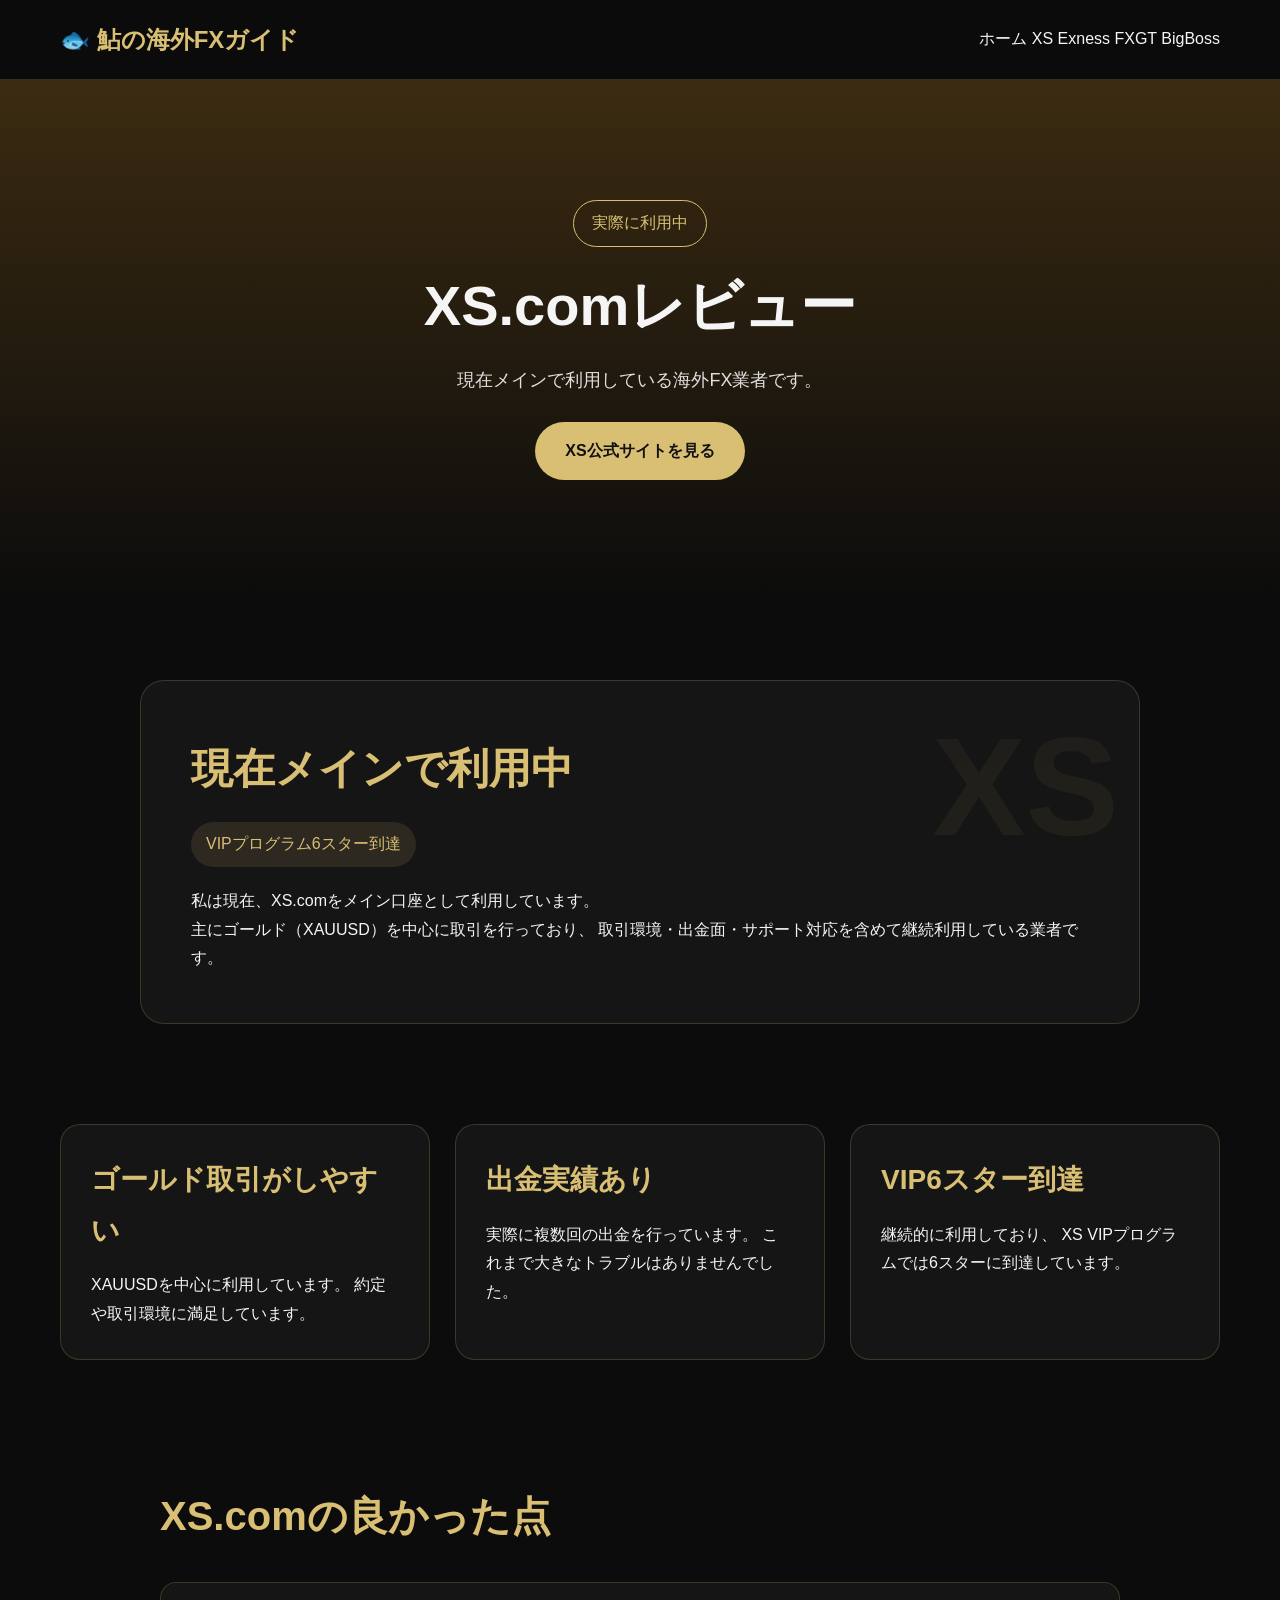
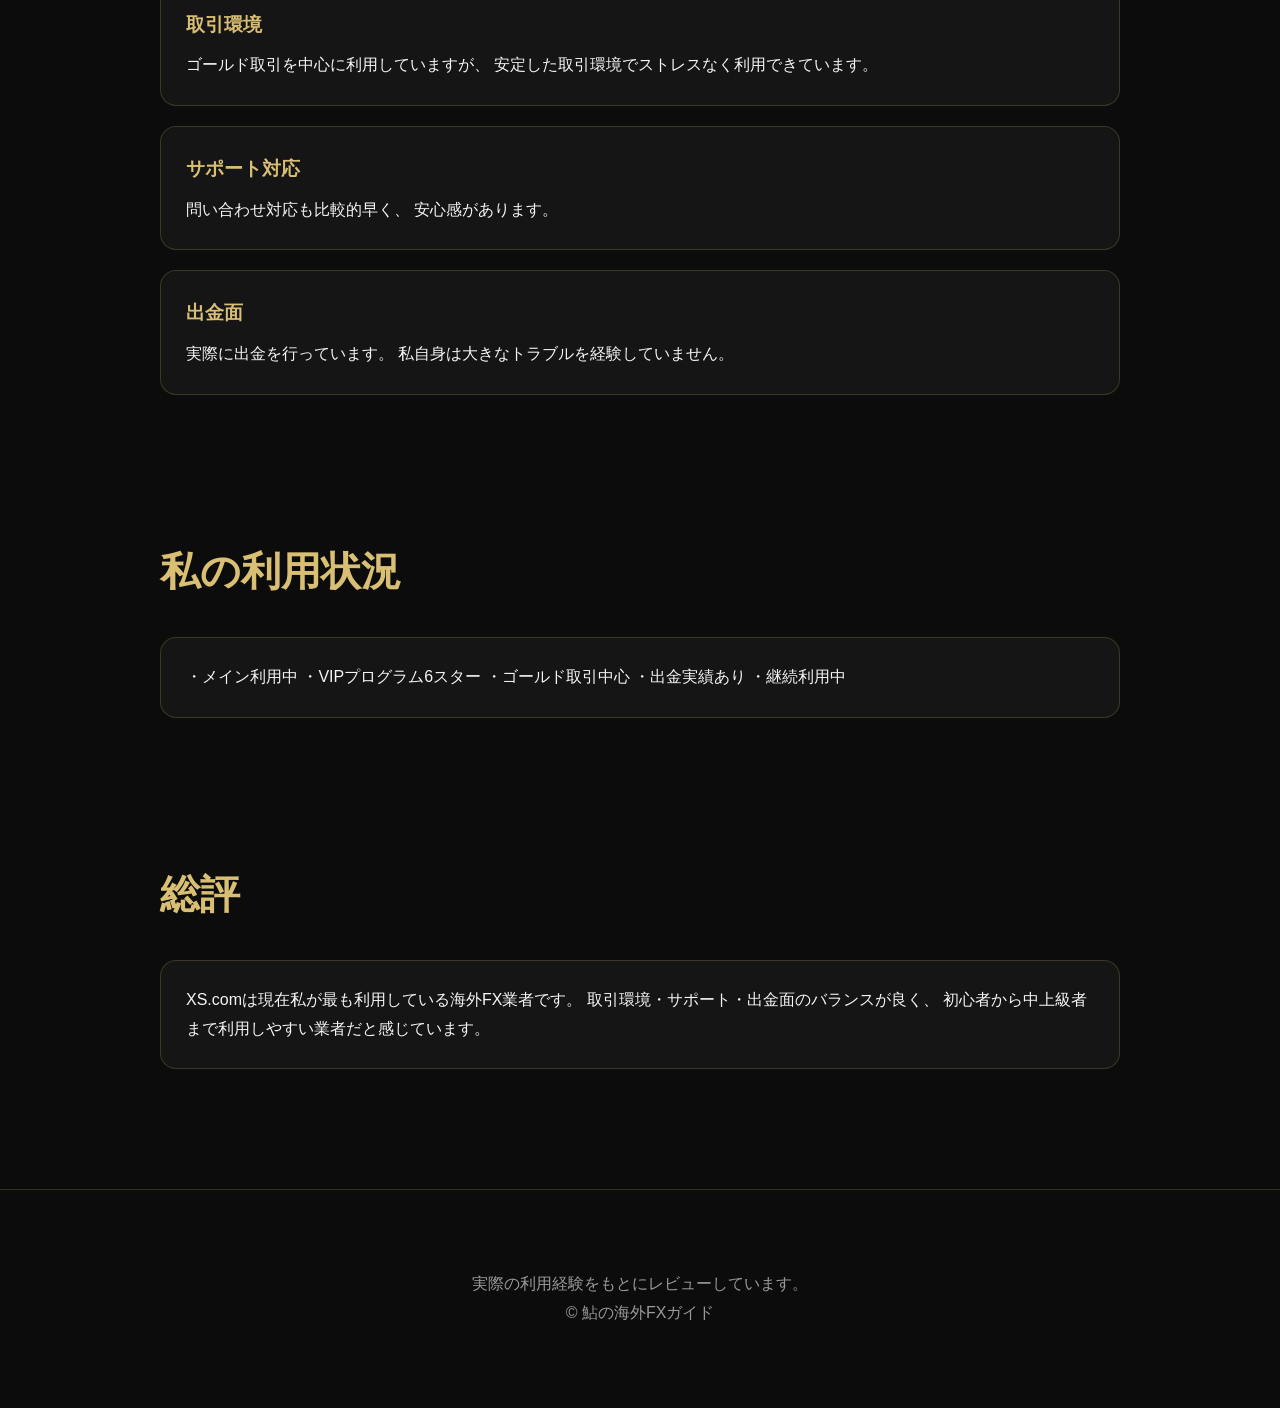
==== xs.html @ eee23f6a "Create xs.html" ====
<!DOCTYPE html>
<html lang="ja">
<head>
<meta charset="UTF-8">
<meta name="viewport" content="width=device-width, initial-scale=1.0">
<title>XS.comレビュー | 鮎の海外FXガイド</title>
<meta name="description" content="実際に利用しているXS.comをレビュー。VIP6スター到達、ゴールド取引中心、出金実績あり。">
<link rel="stylesheet" href="style.css">
</head>
<body>
<header class="site-header">
<div class="header-container">
<a href="index.html" class="logo">
🐟 鮎の海外FXガイド
</a>
<nav class="nav-menu">

ホーム
XS
Exness
FXGT
BigBoss

</nav>
</div>
</header>
<section class="hero">
<span class="hero-badge">
実際に利用中
</span>
<h1>
XS.comレビュー
</h1>
<p>
現在メインで利用している海外FX業者です。
</p>
<a href="https://one.xs.com/" class="btn">
XS公式サイトを見る
</a>
</section>
<section class="featured-broker">
<div class="number">
XS
</div>
<h2>
現在メインで利用中
</h2>
<p class="featured-tag">
VIPプログラム6スター到達
</p>
<p>
私は現在、XS.comをメイン口座として利用しています。
</p>
<p>
主にゴールド（XAUUSD）を中心に取引を行っており、
取引環境・出金面・サポート対応を含めて継続利用している業者です。
</p>
</section>
<section class="other-brokers">
<div class="broker-card">
<h3>
ゴールド取引がしやすい
</h3>
<p>
XAUUSDを中心に利用しています。
約定や取引環境に満足しています。
</p>
</div>
<div class="broker-card">
<h3>
出金実績あり
</h3>
<p>
実際に複数回の出金を行っています。
これまで大きなトラブルはありませんでした。
</p>
</div>
<div class="broker-card">
<h3>
VIP6スター到達
</h3>
<p>
継続的に利用しており、
XS VIPプログラムでは6スターに到達しています。
</p>
</div>
</section>
<section class="faq">
<h2>
XS.comの良かった点
</h2>
<div class="faq-item">
<h3>
取引環境
</h3>
<p>
ゴールド取引を中心に利用していますが、
安定した取引環境でストレスなく利用できています。
</p>
</div>
<div class="faq-item">
<h3>
サポート対応
</h3>
<p>
問い合わせ対応も比較的早く、
安心感があります。
</p>
</div>
<div class="faq-item">
<h3>
出金面
</h3>
<p>
実際に出金を行っています。
私自身は大きなトラブルを経験していません。
</p>
</div>
</section>
<section class="faq">
<h2>
私の利用状況
</h2>
<div class="faq-item">
<p>

・メイン利用中
・VIPプログラム6スター
・ゴールド取引中心
・出金実績あり
・継続利用中

</p>
</div>
</section>
<section class="faq">
<h2>
総評
</h2>
<div class="faq-item">
<p>
XS.comは現在私が最も利用している海外FX業者です。

取引環境・サポート・出金面のバランスが良く、
初心者から中上級者まで利用しやすい業者だと感じています。

</p>
</div>
</section>
<footer>
<p>
実際の利用経験をもとにレビューしています。
</p>
<p>
© 鮎の海外FXガイド
</p>
</footer>
</body>
</html>
---- style.css ----
/* ====================================
   鮎の海外FXガイド v3
==================================== */

*{
margin:0;
padding:0;
box-sizing:border-box;
}

:root{
--bg:#0c0c0c;
--card:#151515;
--gold:#d9bf73;
--text:#f5f5f5;
--border:rgba(217,191,115,.2);
}

body{
background:var(--bg);
color:var(--text);
font-family:-apple-system,BlinkMacSystemFont,"Segoe UI",sans-serif;
line-height:1.8;
}

a{
text-decoration:none;
}

img{
max-width:100%;
display:block;
}

/* HEADER */

.site-header{
position:sticky;
top:0;
z-index:999;
background:rgba(12,12,12,.95);
backdrop-filter:blur(10px);
border-bottom:1px solid var(--border);
}

.header-container{
max-width:1200px;
margin:auto;
padding:18px 20px;
display:flex;
justify-content:space-between;
align-items:center;
}

.logo{
font-size:24px;
font-weight:700;
color:var(--gold);
}

.nav-menu{
display:flex;
gap:25px;
}

.nav-menu a{
color:white;
transition:.3s;
font-size:15px;
}

.nav-menu a:hover{
color:var(--gold);
}

/* HERO */

.hero{
padding:120px 20px;
text-align:center;
background:linear-gradient(
180deg,
#3b2b11 0%,
#0c0c0c 100%
);
}

.hero-badge{
display:inline-block;
padding:8px 18px;
border:1px solid var(--gold);
border-radius:999px;
color:var(--gold);
margin-bottom:25px;
}

.hero h1{
font-size:56px;
line-height:1.2;
margin-bottom:25px;
}

.hero p{
max-width:800px;
margin:auto;
font-size:18px;
opacity:.9;
}

/* BUTTON */

.btn{
display:inline-block;
margin-top:25px;
padding:15px 30px;
background:var(--gold);
color:#111;
font-weight:bold;
border-radius:999px;
transition:.3s;
}

.btn:hover{
transform:translateY(-3px);
box-shadow:0 0 20px rgba(217,191,115,.3);
}

/* XS FEATURED */

.featured-broker{
position:relative;
max-width:1000px;
margin:80px auto;
padding:50px;
background:var(--card);
border:1px solid var(--border);
border-radius:24px;
overflow:hidden;
}

.number{
position:absolute;
right:20px;
top:-20px;
font-size:140px;
font-weight:bold;
opacity:.06;
color:var(--gold);
}

.featured-broker h2{
font-size:42px;
color:var(--gold);
margin-bottom:15px;
}

.featured-tag{
display:inline-block;
padding:8px 15px;
border-radius:999px;
background:rgba(217,191,115,.12);
color:var(--gold);
margin-bottom:20px;
}

/* BROKER GRID */

.other-brokers{
max-width:1200px;
margin:auto;
padding:20px;
display:grid;
grid-template-columns:repeat(auto-fit,minmax(280px,1fr));
gap:25px;
}

.broker-card{
position:relative;
background:var(--card);
padding:30px;
border-radius:20px;
border:1px solid var(--border);
transition:.3s;
overflow:hidden;
}

.broker-card:hover{
transform:translateY(-5px);
border-color:var(--gold);
}

.broker-number{
position:absolute;
top:10px;
right:15px;
font-size:70px;
font-weight:bold;
opacity:.08;
color:var(--gold);
}

.broker-card h3{
font-size:28px;
margin-bottom:15px;
color:var(--gold);
}

/* FAQ */

.faq{
max-width:1000px;
margin:80px auto;
padding:20px;
}

.faq h2{
font-size:40px;
margin-bottom:30px;
color:var(--gold);
}

.faq-item{
background:var(--card);
padding:25px;
margin-bottom:20px;
border-radius:16px;
border:1px solid var(--border);
}

.faq-item h3{
margin-bottom:10px;
color:var(--gold);
}

/* FOOTER */

footer{
text-align:center;
padding:80px 20px;
margin-top:80px;
border-top:1px solid var(--border);
color:#999;
}

/* MOBILE */

@media(max-width:768px){

.hero{
padding:80px 20px;
}

.hero h1{
font-size:34px;
}

.hero p{
font-size:16px;
}

.header-container{
flex-direction:column;
gap:12px;
}

.nav-menu{
flex-wrap:wrap;
justify-content:center;
gap:15px;
}

.featured-broker{
padding:30px;
margin:40px 15px;
}

.featured-broker h2{
font-size:30px;
}

.number{
font-size:90px;
}

.broker-number{
font-size:50px;
}

.faq h2{
font-size:30px;
}

}
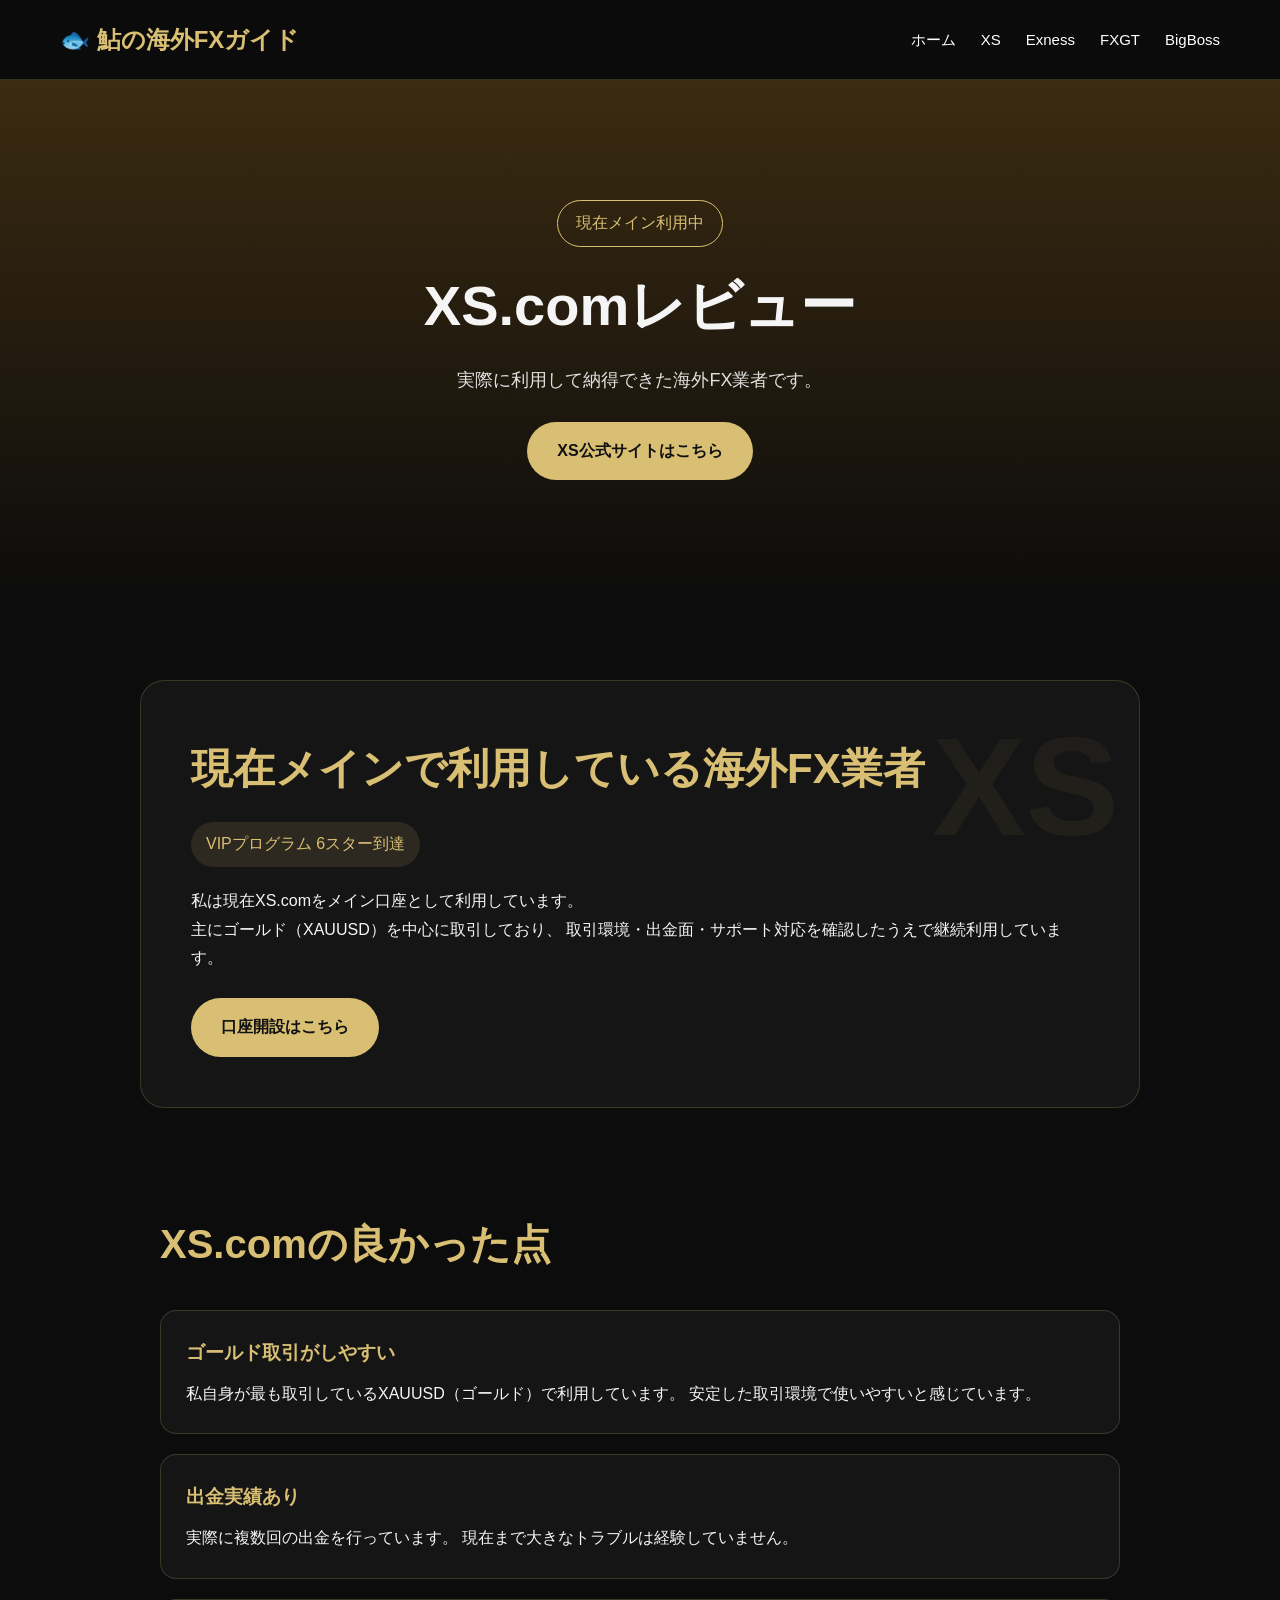
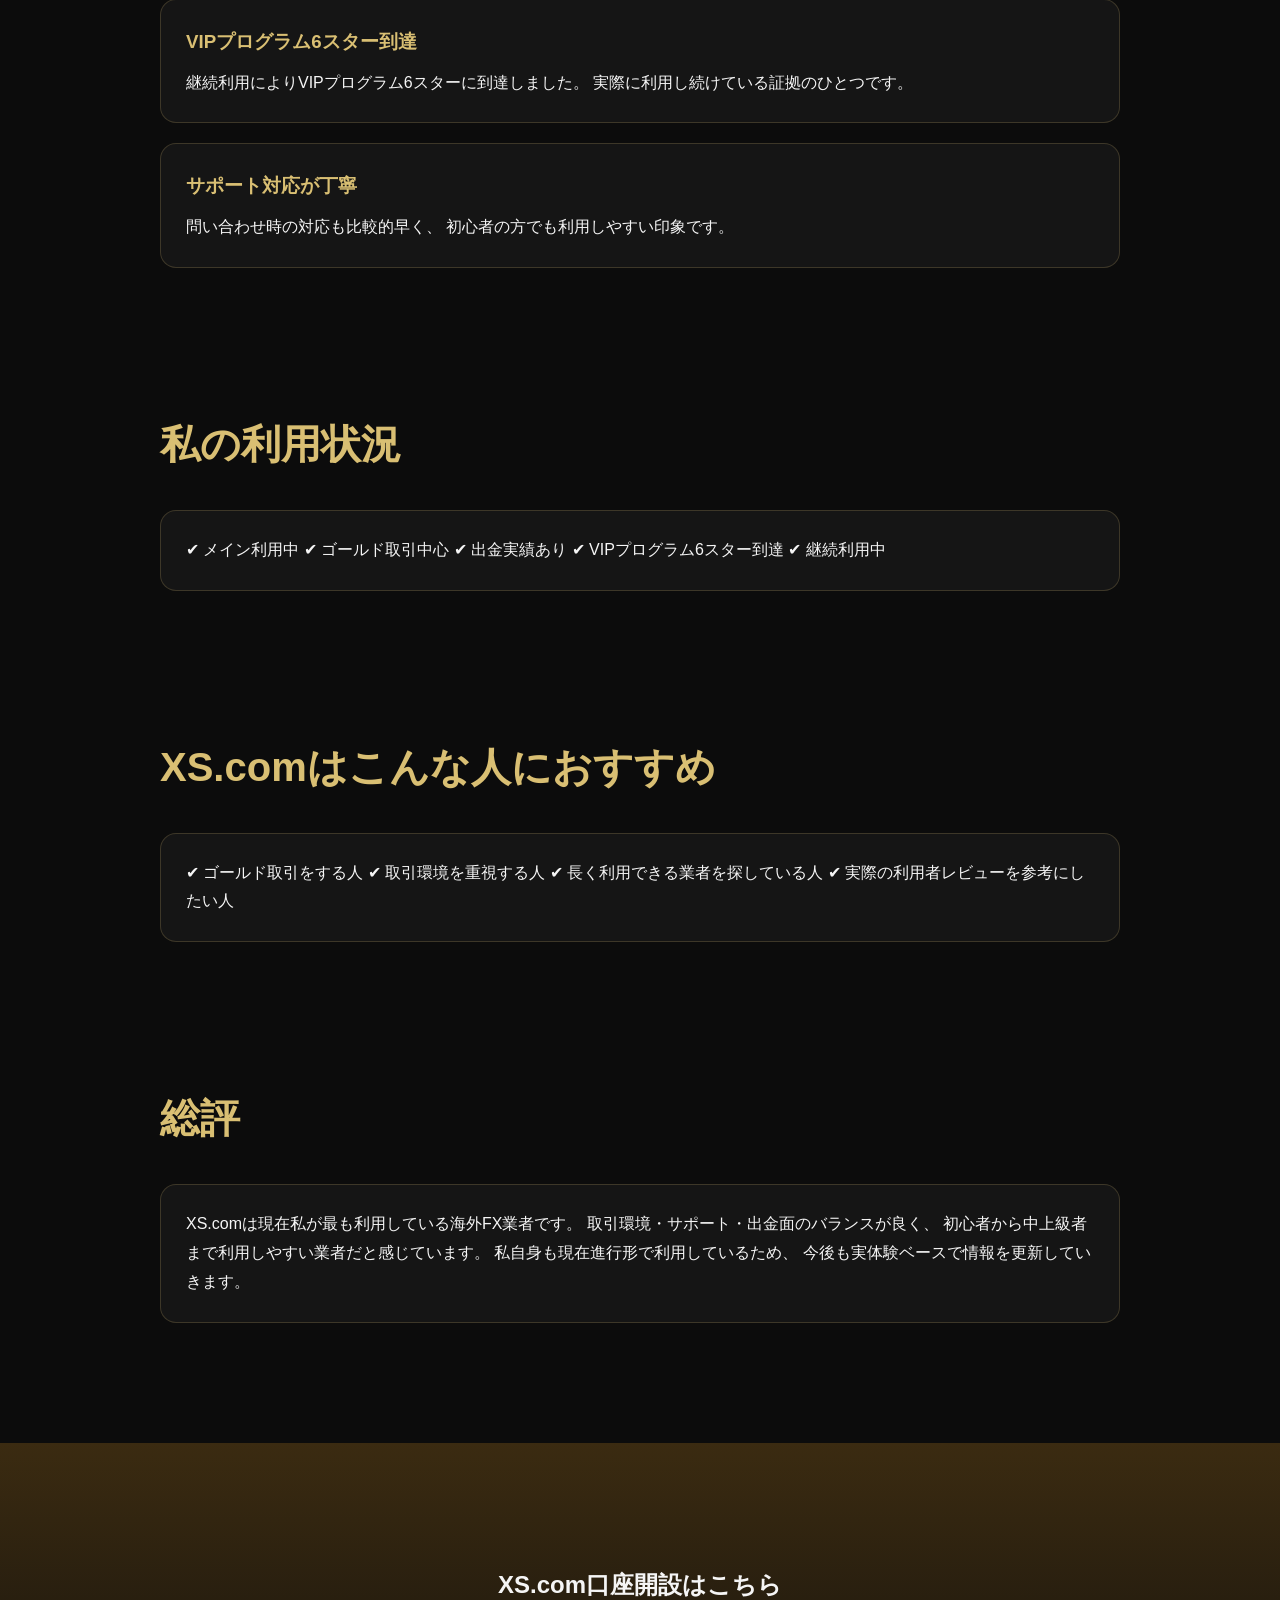
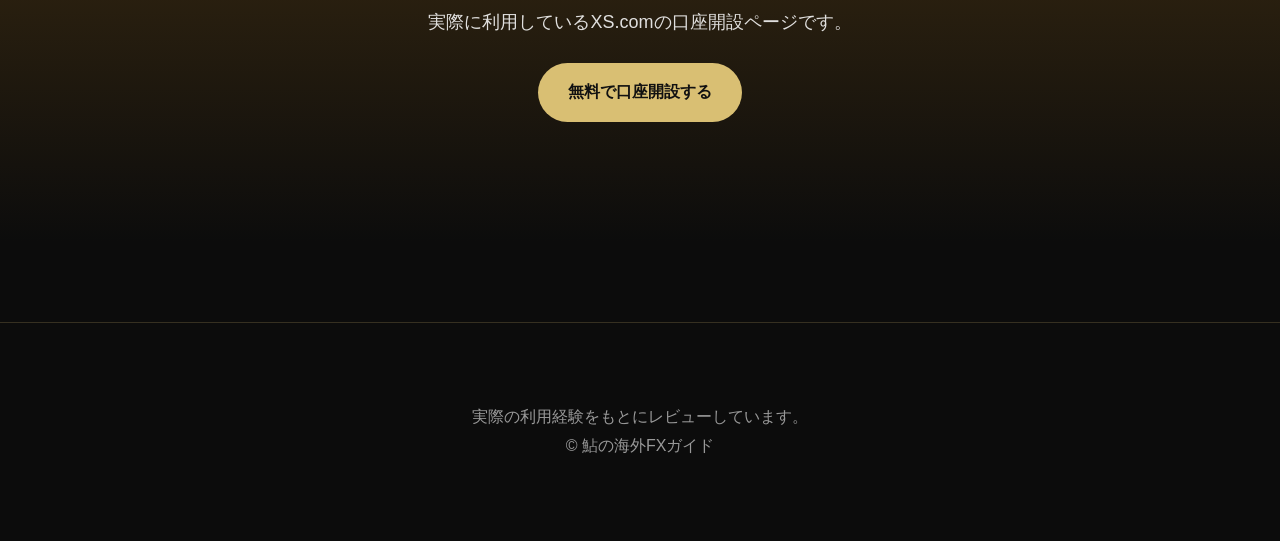
==== commit 7b11f5cd: "xs.html を更新" ====
--- a/xs.html
+++ b/xs.html
@@ -3,8 +3,8 @@
 <head>
 <meta charset="UTF-8">
 <meta name="viewport" content="width=device-width, initial-scale=1.0">
-<title>XS.comレビュー | 鮎の海外FXガイド</title>
-<meta name="description" content="実際に利用しているXS.comをレビュー。VIP6スター到達、ゴールド取引中心、出金実績あり。">
+<title>XS.comレビュー｜鮎の海外FXガイド</title>
+<meta name="description" content="実際に利用しているXS.comをレビュー。VIP6スター到達・ゴールド取引中心・出金実績あり。">
 <link rel="stylesheet" href="style.css">
 </head>
 <body>
@@ -14,28 +14,26 @@
 🐟 鮎の海外FXガイド
 </a>
 <nav class="nav-menu">
-
-ホーム
-XS
-Exness
-FXGT
-BigBoss
-
+<a href="index.html">ホーム</a>
+<a href="xs.html">XS</a>
+<a href="exness.html">Exness</a>
+<a href="fxgt.html">FXGT</a>
+<a href="bigboss.html">BigBoss</a>
 </nav>
 </div>
 </header>
 <section class="hero">
 <span class="hero-badge">
-実際に利用中
+現在メイン利用中
 </span>
 <h1>
 XS.comレビュー
 </h1>
 <p>
-現在メインで利用している海外FX業者です。
+実際に利用して納得できた海外FX業者です。
 </p>
-<a href="https://one.xs.com/" class="btn">
-XS公式サイトを見る
+<a href="https://my.xs.com/ja/links/go/5302" class="btn">
+XS公式サイトはこちら
 </a>
 </section>
 <section class="featured-broker">
@@ -43,77 +41,52 @@
 XS
 </div>
 <h2>
-現在メインで利用中
+現在メインで利用している海外FX業者
 </h2>
 <p class="featured-tag">
-VIPプログラム6スター到達
+VIPプログラム 6スター到達
 </p>
 <p>
-私は現在、XS.comをメイン口座として利用しています。
+私は現在XS.comをメイン口座として利用しています。
 </p>
 <p>
-主にゴールド（XAUUSD）を中心に取引を行っており、
-取引環境・出金面・サポート対応を含めて継続利用している業者です。
+主にゴールド（XAUUSD）を中心に取引しており、
+取引環境・出金面・サポート対応を確認したうえで継続利用しています。
 </p>
-</section>
-<section class="other-brokers">
-<div class="broker-card">
-<h3>
-ゴールド取引がしやすい
-</h3>
-<p>
-XAUUSDを中心に利用しています。
-約定や取引環境に満足しています。
-</p>
-</div>
-<div class="broker-card">
-<h3>
-出金実績あり
-</h3>
-<p>
-実際に複数回の出金を行っています。
-これまで大きなトラブルはありませんでした。
-</p>
-</div>
-<div class="broker-card">
-<h3>
-VIP6スター到達
-</h3>
-<p>
-継続的に利用しており、
-XS VIPプログラムでは6スターに到達しています。
-</p>
-</div>
+<a href="https://my.xs.com/ja/links/go/5302" class="btn">
+口座開設はこちら
+</a>
 </section>
 <section class="faq">
 <h2>
 XS.comの良かった点
 </h2>
 <div class="faq-item">
-<h3>
-取引環境
-</h3>
+<h3>ゴールド取引がしやすい</h3>
 <p>
-ゴールド取引を中心に利用していますが、
-安定した取引環境でストレスなく利用できています。
+私自身が最も取引しているXAUUSD（ゴールド）で利用しています。
+安定した取引環境で使いやすいと感じています。
 </p>
 </div>
 <div class="faq-item">
-<h3>
-サポート対応
-</h3>
+<h3>出金実績あり</h3>
 <p>
-問い合わせ対応も比較的早く、
-安心感があります。
+実際に複数回の出金を行っています。
+現在まで大きなトラブルは経験していません。
 </p>
 </div>
 <div class="faq-item">
-<h3>
-出金面
-</h3>
+<h3>VIPプログラム6スター到達</h3>
 <p>
-実際に出金を行っています。
-私自身は大きなトラブルを経験していません。
+継続利用によりVIPプログラム6スターに到達しました。
+実際に利用し続けている証拠のひとつです。
+</p>
+</div>
+<div class="faq-item">
+<h3>サポート対応が丁寧</h3>
+<p>
+問い合わせ時の対応も比較的早く、
+初心者の方でも利用しやすい印象です。
 </p>
 </div>
 </section>
@@ -124,11 +97,26 @@
 <div class="faq-item">
 <p>
 
-・メイン利用中
-・VIPプログラム6スター
-・ゴールド取引中心
-・出金実績あり
-・継続利用中
+✔ メイン利用中
+✔ ゴールド取引中心
+✔ 出金実績あり
+✔ VIPプログラム6スター到達
+✔ 継続利用中
+
+</p>
+</div>
+</section>
+<section class="faq">
+<h2>
+XS.comはこんな人におすすめ
+</h2>
+<div class="faq-item">
+<p>
+
+✔ ゴールド取引をする人
+✔ 取引環境を重視する人
+✔ 長く利用できる業者を探している人
+✔ 実際の利用者レビューを参考にしたい人
 
 </p>
 </div>
@@ -144,8 +132,22 @@
 取引環境・サポート・出金面のバランスが良く、
 初心者から中上級者まで利用しやすい業者だと感じています。
 
+私自身も現在進行形で利用しているため、
+今後も実体験ベースで情報を更新していきます。
+
 </p>
 </div>
+</section>
+<section class="hero">
+<h2>
+XS.com口座開設はこちら
+</h2>
+<p>
+実際に利用しているXS.comの口座開設ページです。
+</p>
+<a href="https://my.xs.com/ja/links/go/5302" class="btn">
+無料で口座開設する
+</a>
 </section>
 <footer>
 <p>
@@ -156,4 +158,4 @@
 </p>
 </footer>
 </body>
-</html>
+</html>
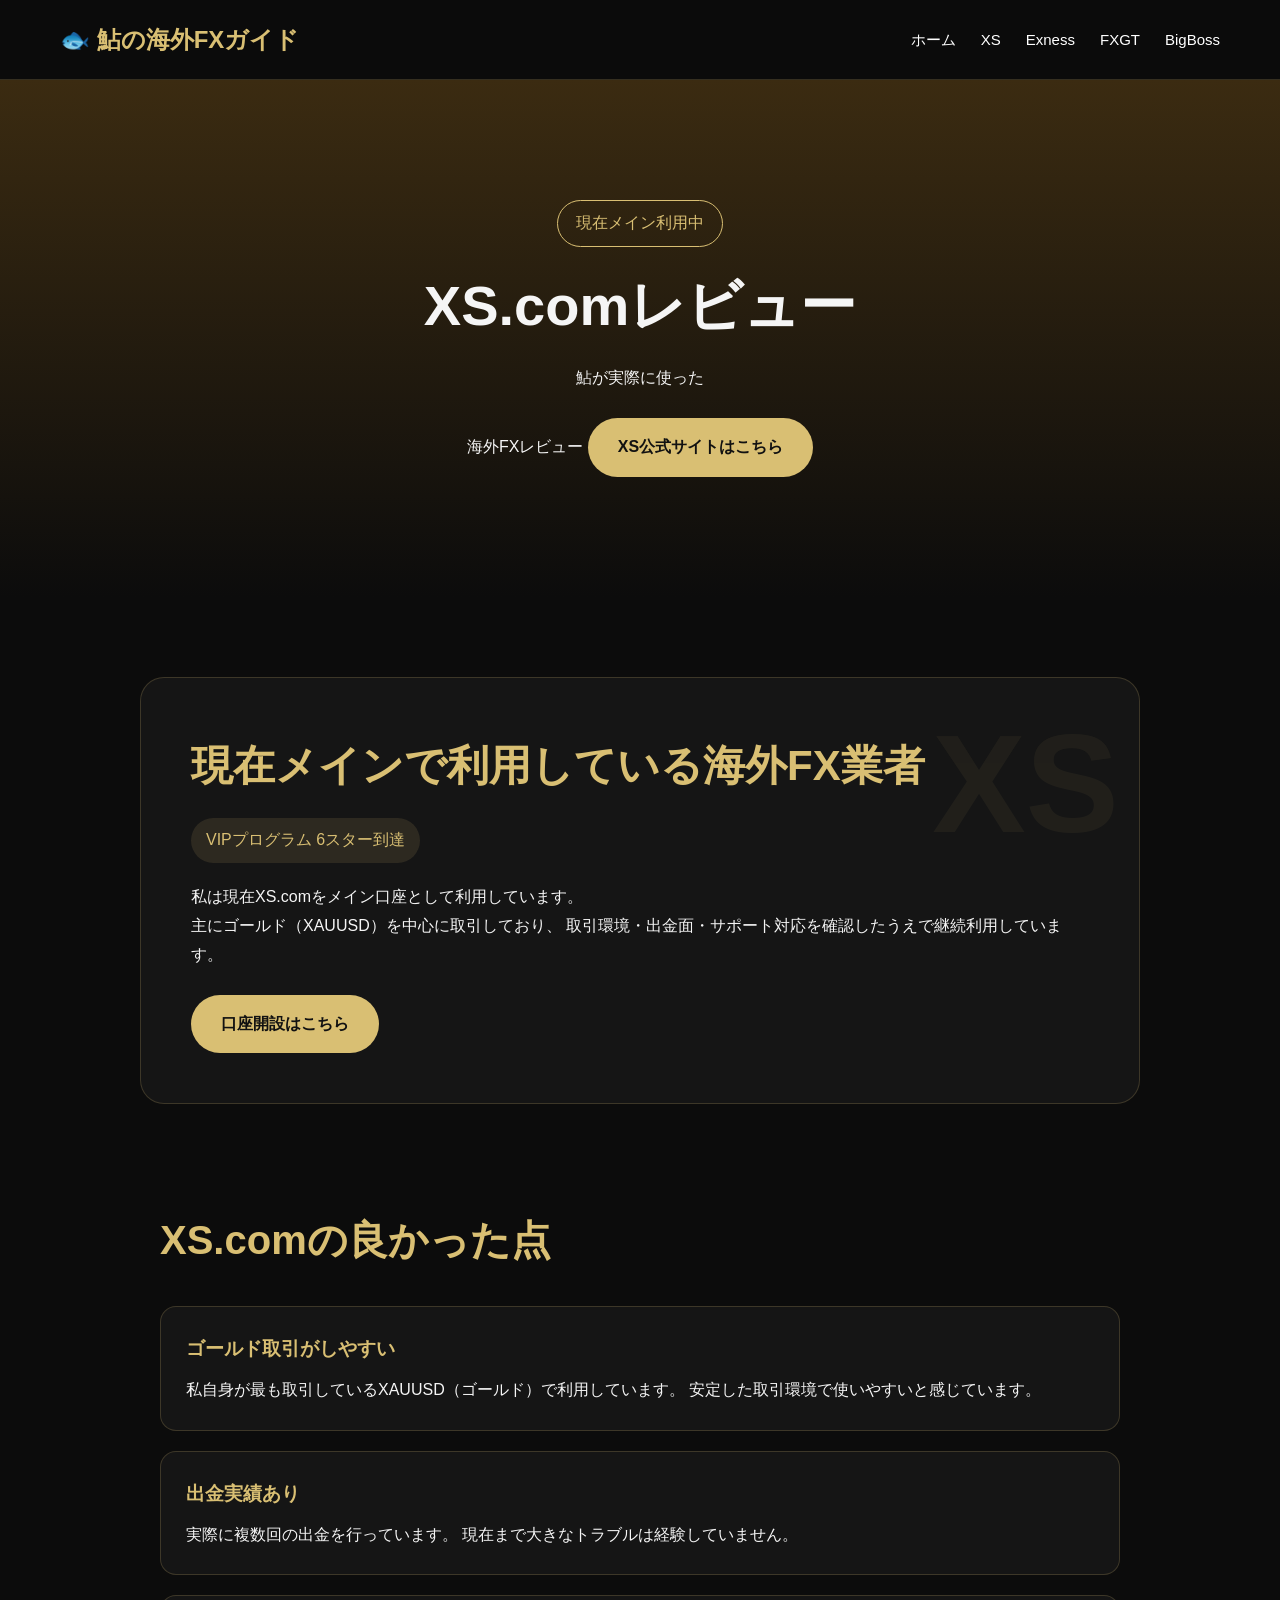
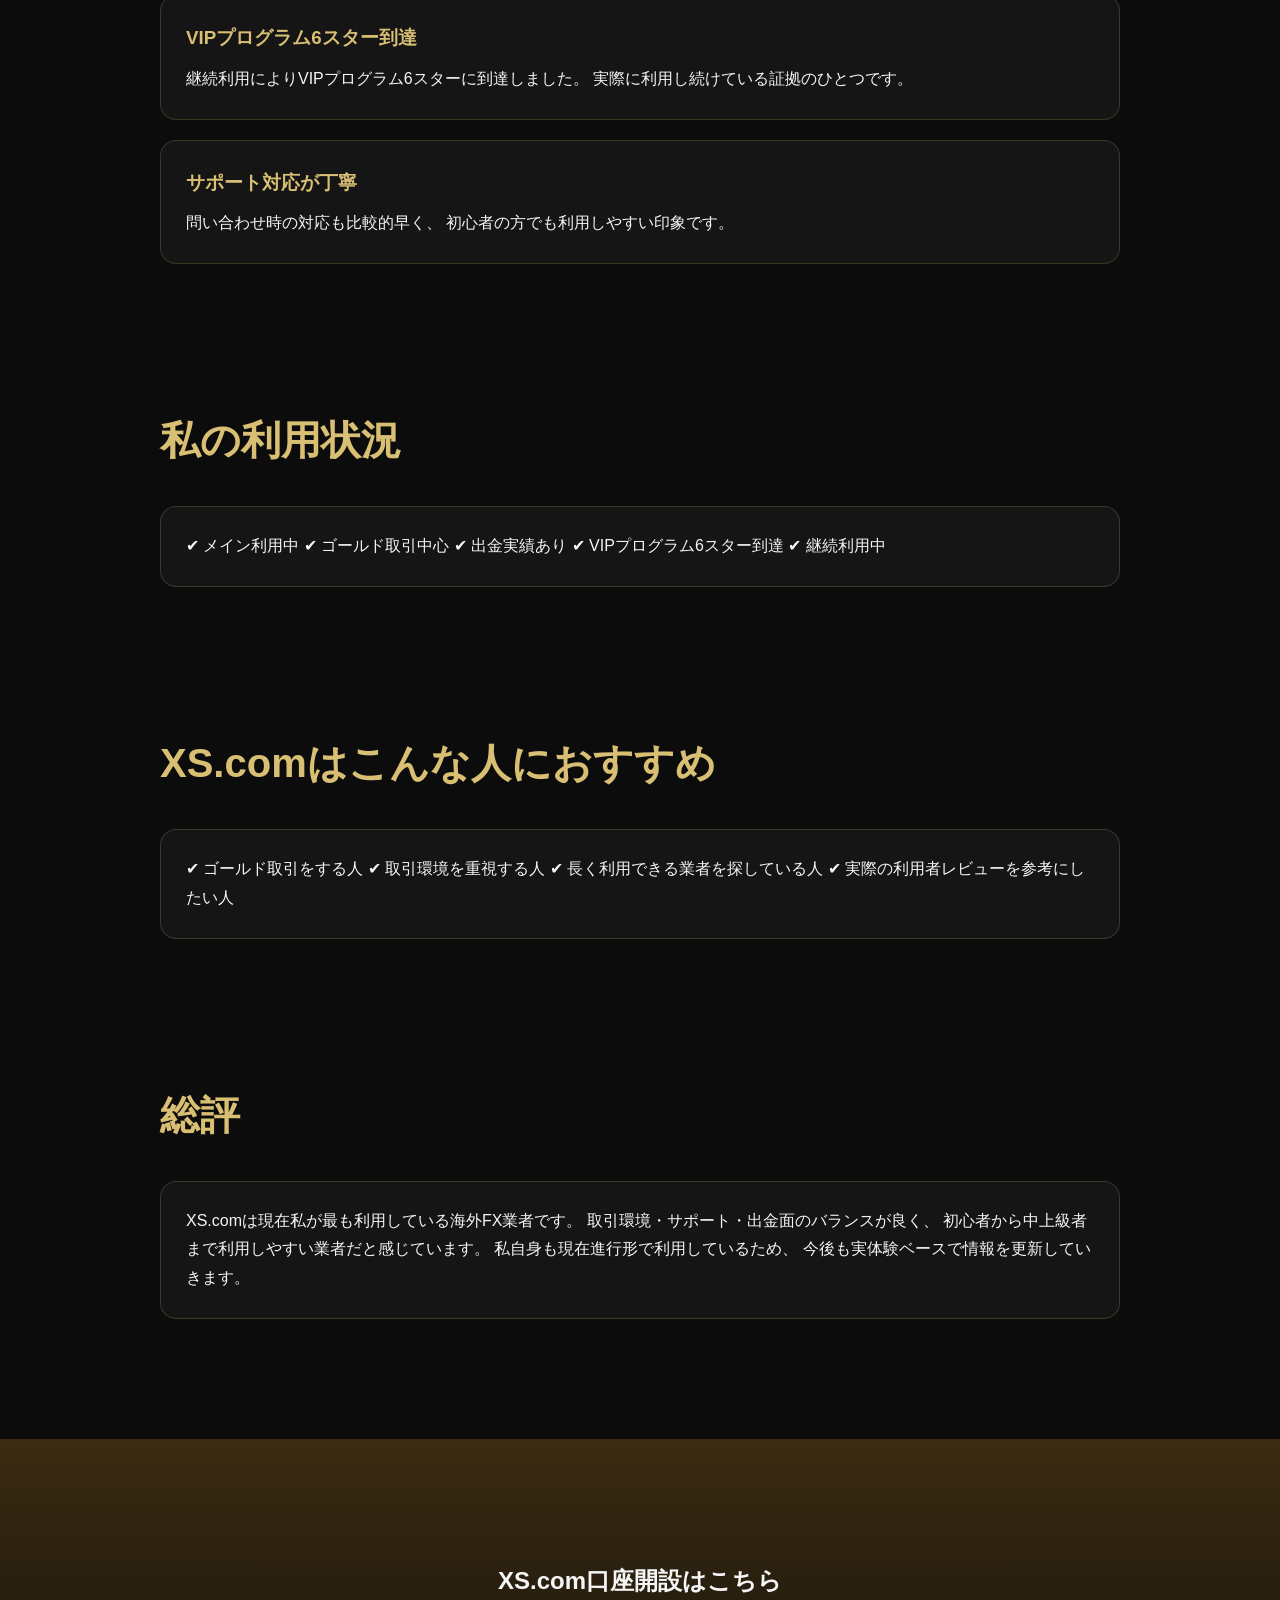
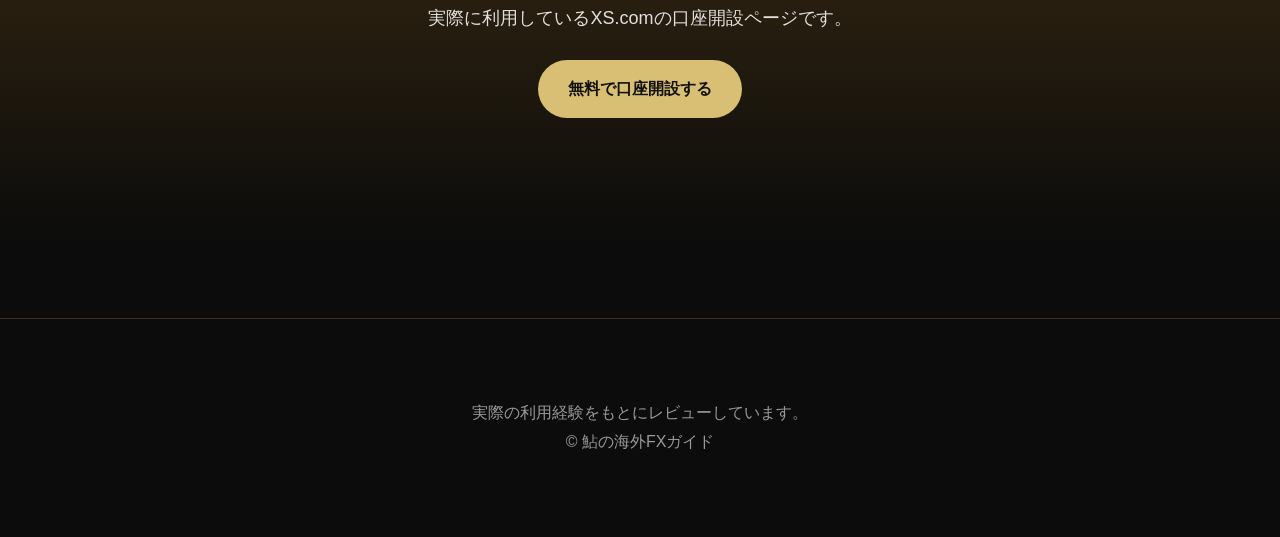
==== commit 7cd1fbaf: "xs.html を更新" ====
--- a/xs.html
+++ b/xs.html
@@ -29,9 +29,12 @@
 <h1>
 XS.comレビュー
 </h1>
-<p>
-実際に利用して納得できた海外FX業者です。
-</p>
+
+鮎が実際に使った<br>
+
+海外FXレビュー
+</h1>
+
 <a href="https://my.xs.com/ja/links/go/5302" class="btn">
 XS公式サイトはこちら
 </a>
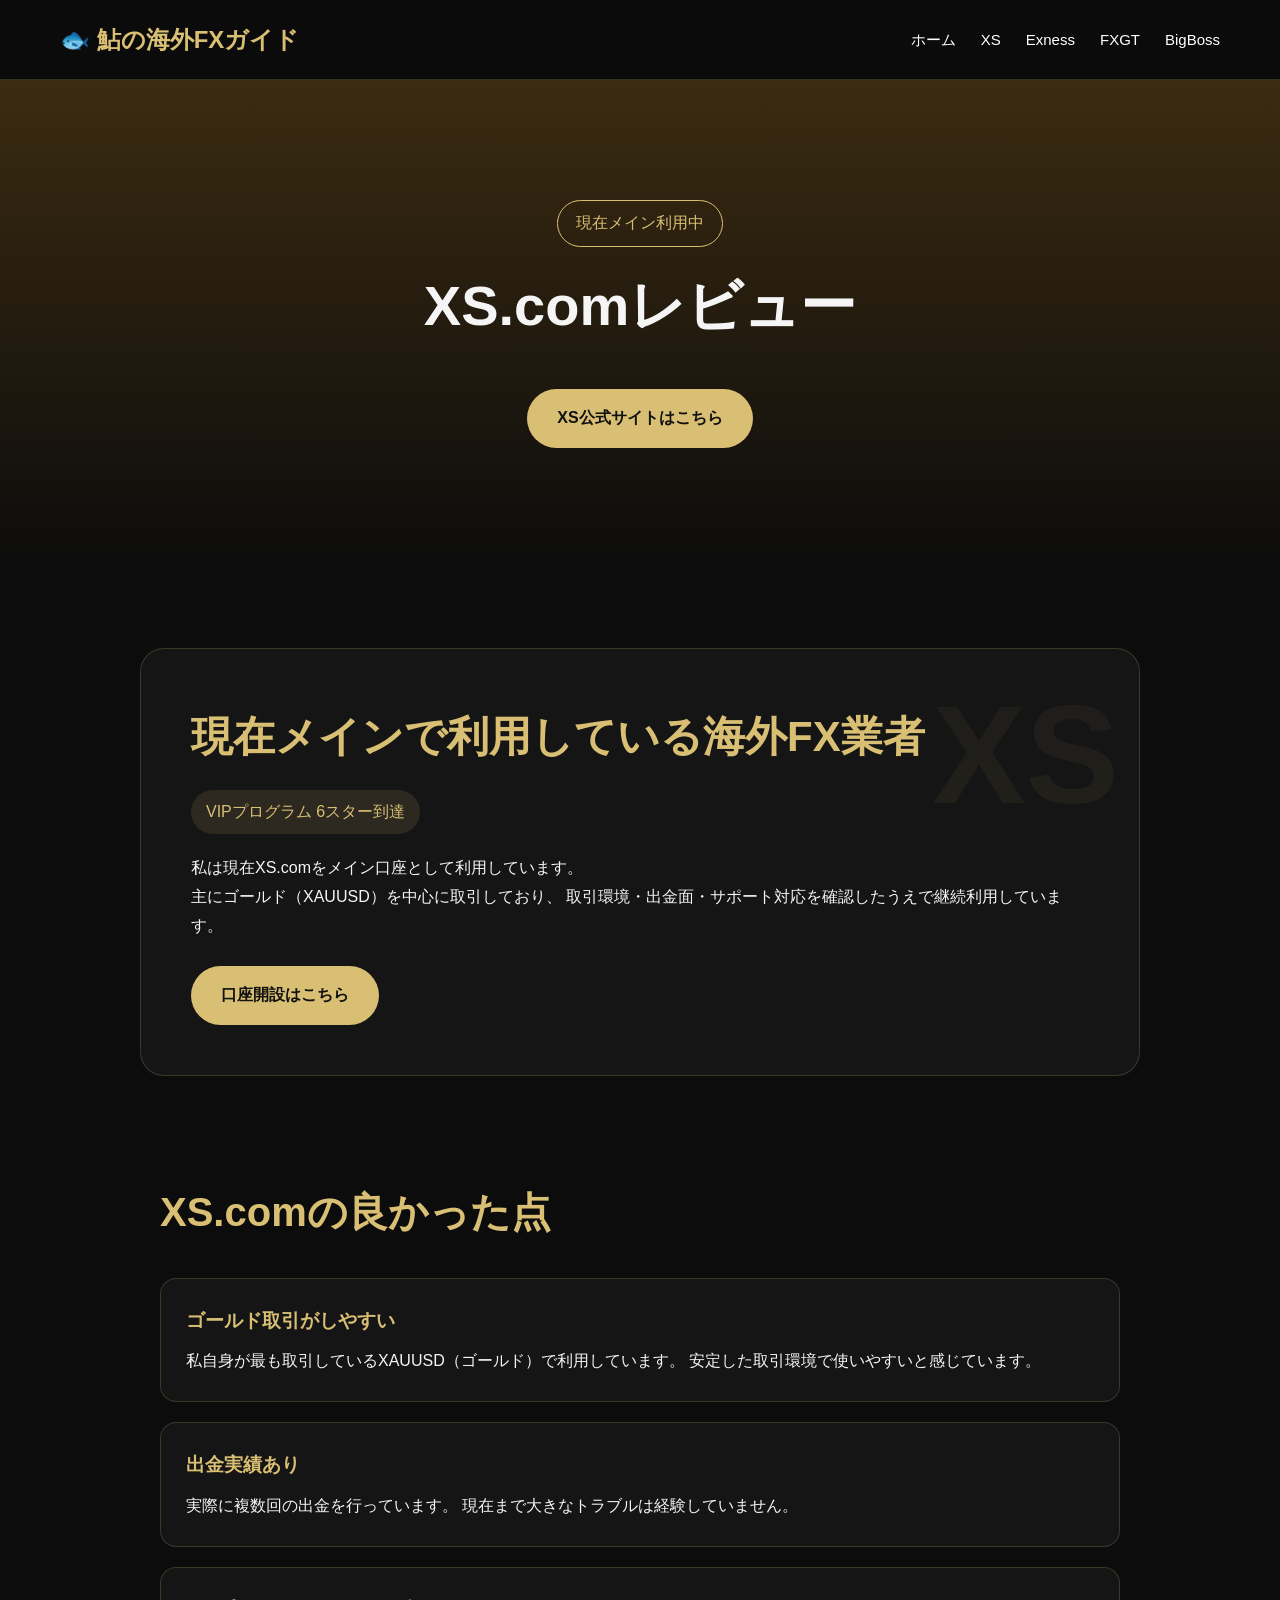
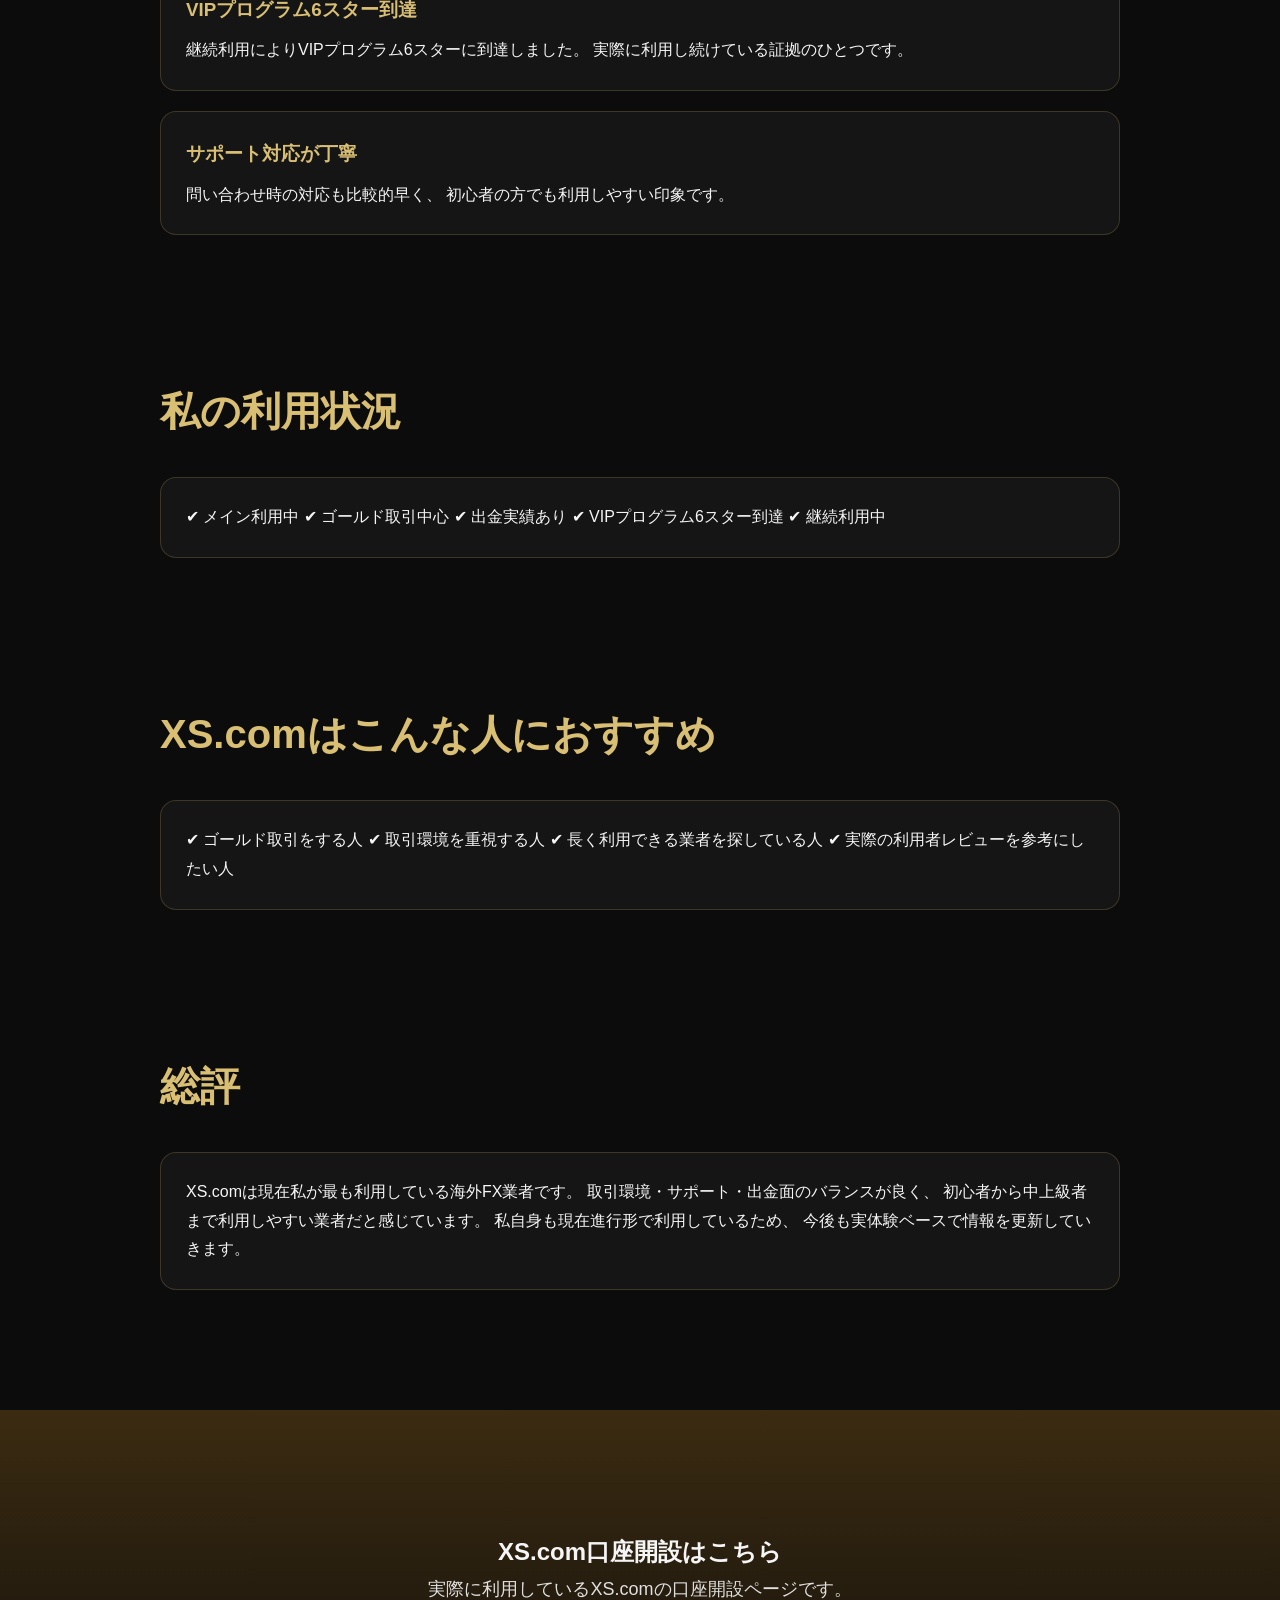
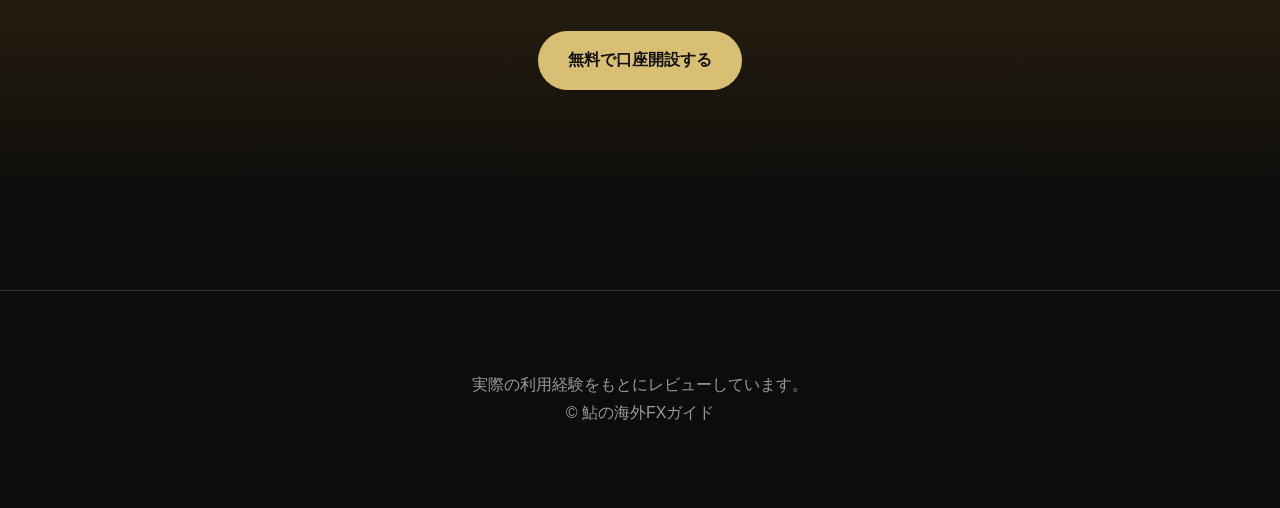
==== commit 391ebd30: "xs.html を更新" ====
--- a/xs.html
+++ b/xs.html
@@ -28,11 +28,6 @@
 </span>
 <h1>
 XS.comレビュー
-</h1>
-
-鮎が実際に使った<br>
-
-海外FXレビュー
 </h1>
 
 <a href="https://my.xs.com/ja/links/go/5302" class="btn">
